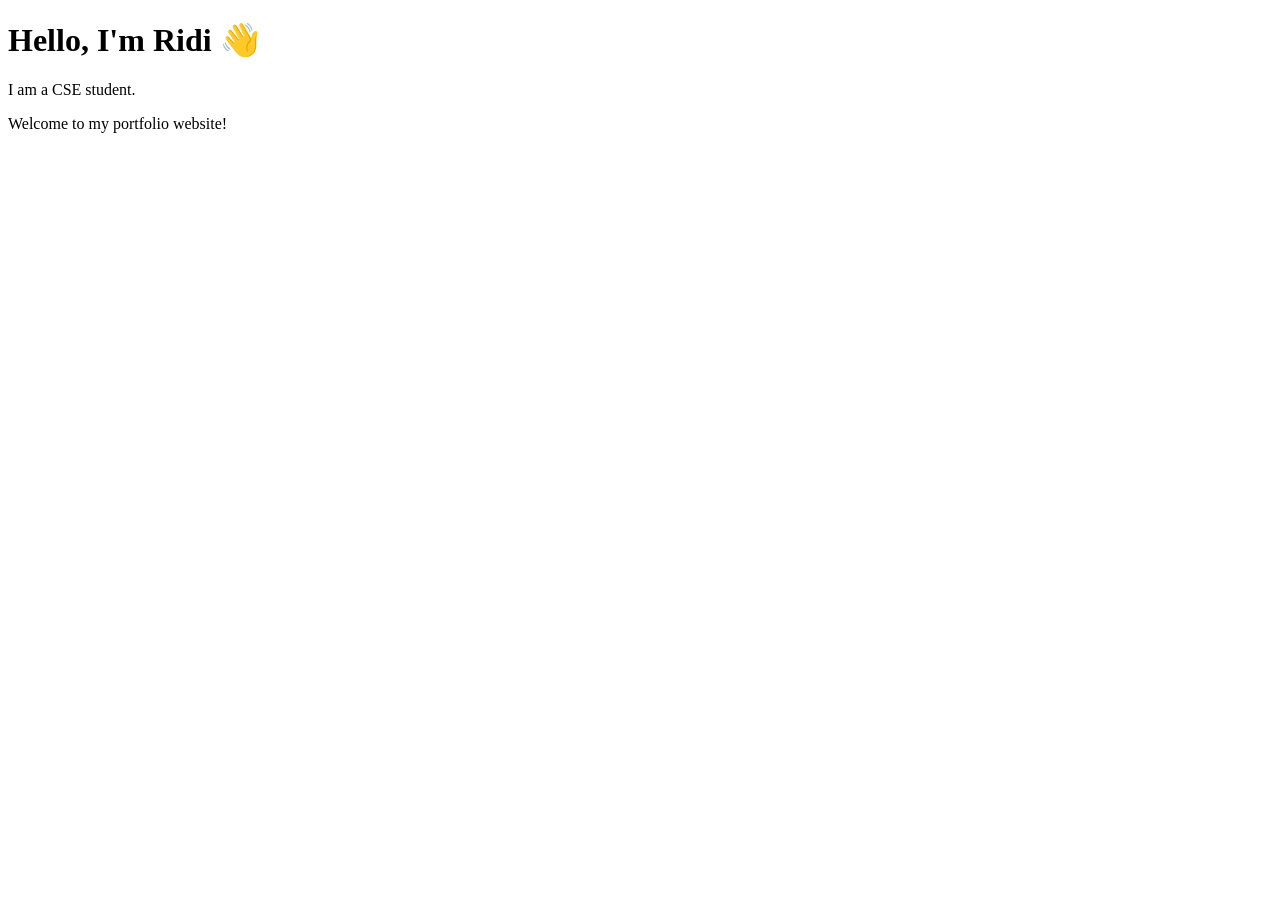
==== index.html @ 48c7d552 "Initial portfolio" ====
<!DOCTYPE html>
<html>
<head>
    <title>Ridi | Portfolio</title>
</head>

<body>

    <h1>Hello, I'm Ridi 👋</h1>

    <p>I am a CSE student.</p>
    <p>Welcome to my portfolio website!</p>

</body>
</html>
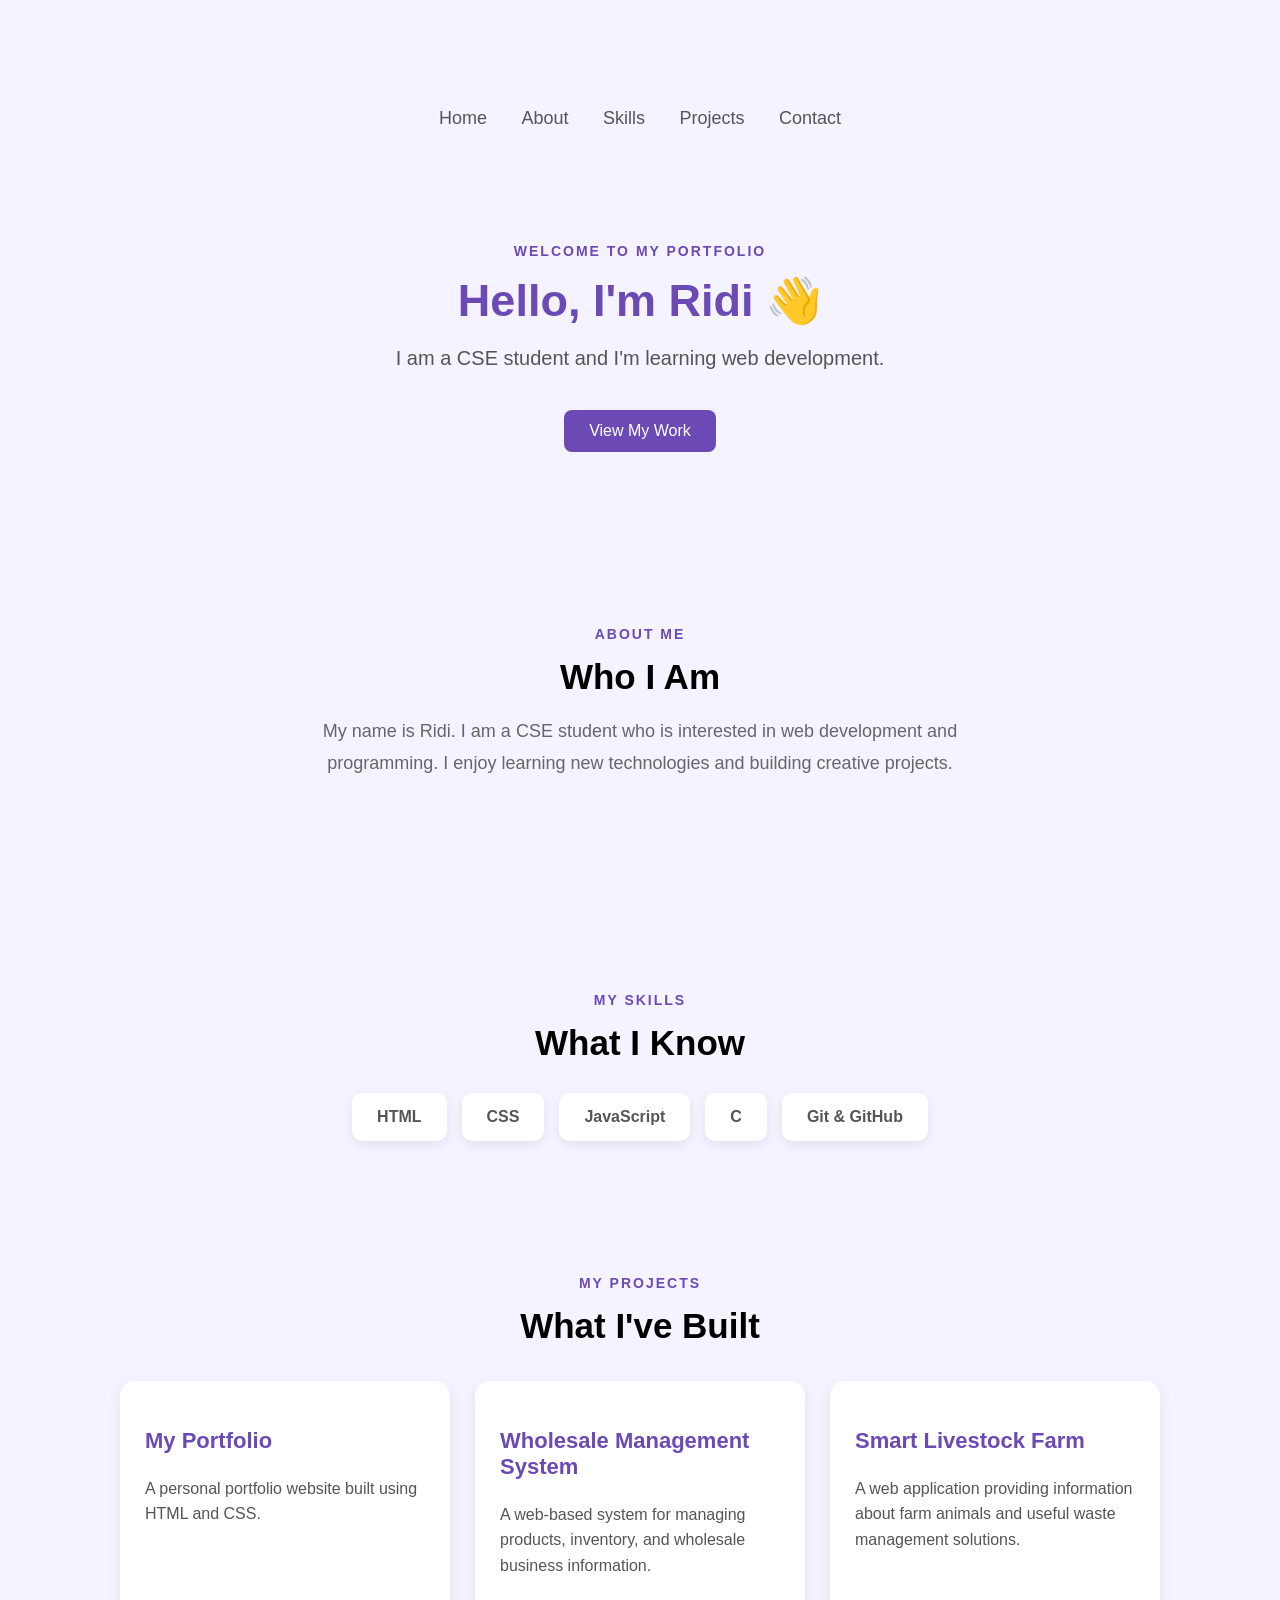
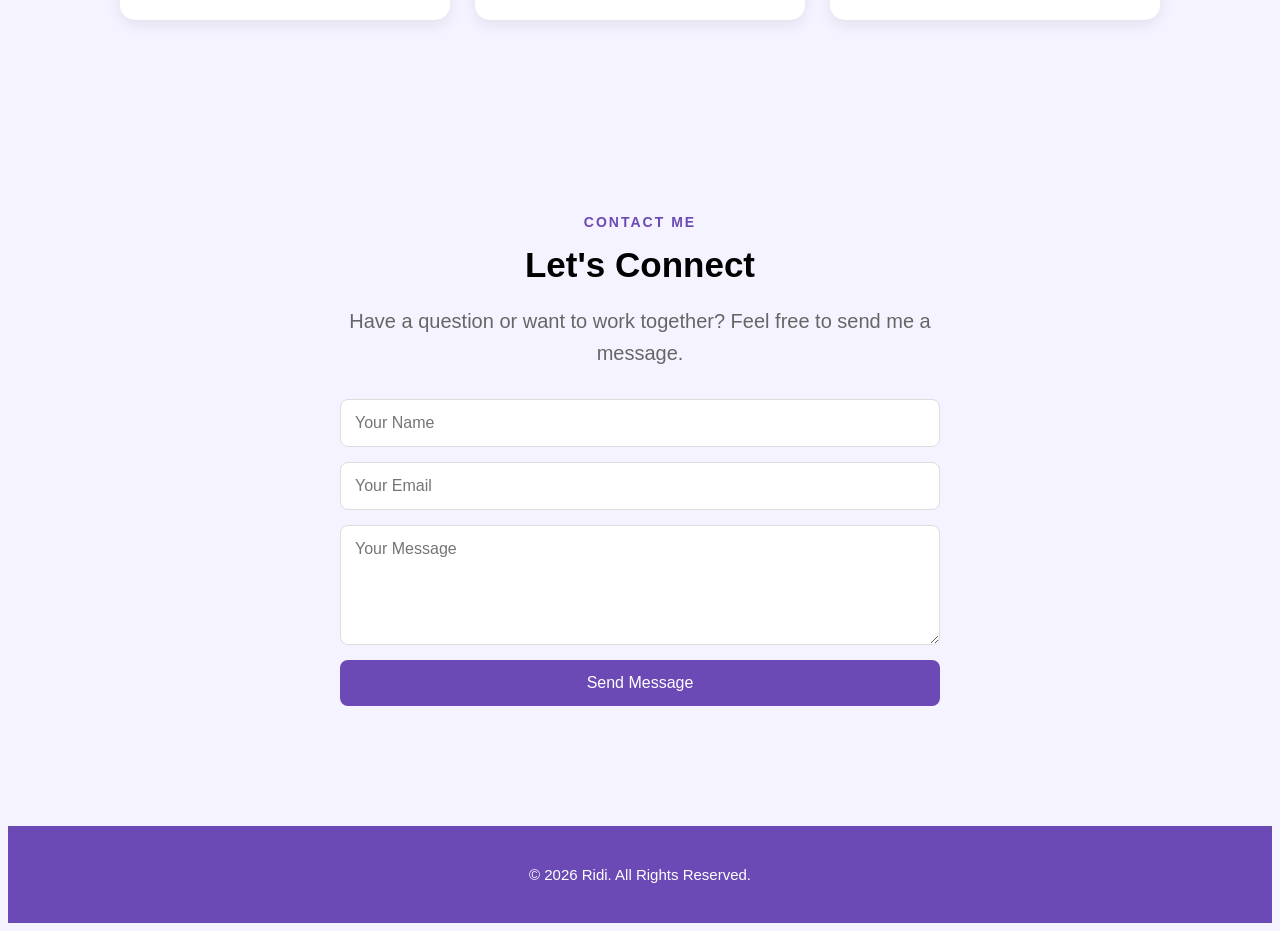
==== commit 4d4007ac: "Add CSS styling" ====
--- a/index.html
+++ b/index.html
@@ -3,13 +3,102 @@
 <head>
     <title>Ridi | Portfolio</title>
 </head>
+<link rel="stylesheet" href="style.css">
+<body>
+<nav>
+    <a href="#">Home</a>
+    <a href="#">About</a>
+    <a href="#">Skills</a>
+    <a href="#">Projects</a>
+    <a href="#">Contact</a>
+</nav>
+   <section class="home">
+    <p class="small-text">WELCOME TO MY PORTFOLIO</p>
 
-<body>
+    <h1>Hello, I'm <span>Ridi</span> 👋</h1>
 
-    <h1>Hello, I'm Ridi 👋</h1>
+    <p>I am a CSE student and I'm learning web development.</p>
 
-    <p>I am a CSE student.</p>
-    <p>Welcome to my portfolio website!</p>
+    <button>View My Work</button>
+</section>
+<section class="about">
+    <p class="small-text">ABOUT ME</p>
 
+    <h2>Who I Am</h2>
+
+    <p>
+        My name is Ridi. I am a CSE student who is interested in
+        web development and programming. I enjoy learning new
+        technologies and building creative projects.
+    </p>
+</section>
+<section class="skills">
+    <p class="small-text">MY SKILLS</p>
+
+    <h2>What I Know</h2>
+
+    <div class="skill-list">
+        <div class="skill">HTML</div>
+        <div class="skill">CSS</div>
+        <div class="skill">JavaScript</div>
+        <div class="skill">C</div>
+        <div class="skill">Git & GitHub</div>
+    </div>
+</section>
+<section class="projects">
+    <p class="small-text">MY PROJECTS</p>
+
+    <h2>What I've Built</h2>
+
+    <div class="project-list">
+
+        <div class="project-card">
+            <h3>My Portfolio</h3>
+            <p>
+                A personal portfolio website built using HTML and CSS.
+            </p>
+        </div>
+
+        <div class="project-card">
+            <h3>Wholesale Management System</h3>
+            <p>
+                A web-based system for managing products, inventory,
+                and wholesale business information.
+            </p>
+        </div>
+
+        <div class="project-card">
+            <h3>Smart Livestock Farm</h3>
+            <p>
+                A web application providing information about farm
+                animals and useful waste management solutions.
+            </p>
+        </div>
+
+    </div>
+</section>
+<section class="contact">
+    <p class="small-text">CONTACT ME</p>
+
+    <h2>Let's Connect</h2>
+
+    <p>
+        Have a question or want to work together?
+        Feel free to send me a message.
+    </p>
+
+    <form>
+        <input type="text" placeholder="Your Name" required>
+
+        <input type="email" placeholder="Your Email" required>
+
+        <textarea placeholder="Your Message" rows="5" required></textarea>
+
+        <button type="submit">Send Message</button>
+    </form>
+</section>
+<footer>
+    <p>© 2026 Ridi. All Rights Reserved.</p>
+</footer>
 </body>
 </html>
--- a/style.css
+++ b/style.css
@@ -0,0 +1,208 @@
+body {
+    background-color: #f5f3ff;
+    font-family: Arial, sans-serif;
+    text-align: center;
+    padding-top: 100px;
+}
+
+h1 {
+    color: #6c4ab6;
+    font-size: 45px;
+}
+
+p {
+    color: #555;
+    font-size: 20px;
+}
+nav {
+    margin-bottom: 60px;
+}
+
+nav a {
+    text-decoration: none;
+    color: #555;
+    font-size: 18px;
+    margin: 0 15px;
+}
+
+nav a:hover {
+    color: #6c4ab6;
+}
+.home {
+    padding: 40px 20px;
+}
+
+.small-text {
+    color: #6c4ab6;
+    font-size: 14px;
+    letter-spacing: 2px;
+    font-weight: bold;
+}
+
+.home h1 {
+    margin: 15px 0;
+}
+
+.home h1 span {
+    color: #6c4ab6;
+}
+
+.home button {
+    margin-top: 20px;
+    padding: 12px 25px;
+    border: none;
+    border-radius: 8px;
+    background-color: #6c4ab6;
+    color: white;
+    font-size: 16px;
+    cursor: pointer;
+}
+
+.home button:hover {
+    background-color: #553394;
+}
+.about {
+    max-width: 700px;
+    margin: 80px auto;
+    padding: 40px 20px;
+}
+
+.about h2 {
+    font-size: 35px;
+    margin: 15px 0;
+}
+
+.about > p:last-child {
+    color: #666;
+    font-size: 18px;
+    line-height: 1.8;
+}
+.skills {
+    padding: 60px 20px;
+}
+
+.skills h2 {
+    font-size: 35px;
+    margin: 15px 0 30px;
+}
+
+.skill-list {
+    display: flex;
+    justify-content: center;
+    flex-wrap: wrap;
+    gap: 15px;
+}
+
+.skill {
+    padding: 15px 25px;
+    background-color: white;
+    border-radius: 10px;
+    box-shadow: 0 4px 12px rgba(0, 0, 0, 0.08);
+    color: #555;
+    font-weight: bold;
+}
+
+.skill:hover {
+    transform: translateY(-5px);
+    color: #6c4ab6;
+}
+.projects {
+    padding: 60px 20px;
+}
+
+.projects h2 {
+    font-size: 35px;
+    margin: 15px 0 35px;
+}
+
+.project-list {
+    display: flex;
+    justify-content: center;
+    flex-wrap: wrap;
+    gap: 25px;
+}
+
+.project-card {
+    width: 280px;
+    padding: 25px;
+    background-color: white;
+    border-radius: 15px;
+    text-align: left;
+    box-shadow: 0 5px 15px rgba(0, 0, 0, 0.08);
+    transition: 0.3s;
+}
+
+.project-card h3 {
+    color: #6c4ab6;
+    font-size: 22px;
+}
+
+.project-card p {
+    font-size: 16px;
+    line-height: 1.6;
+}
+
+.project-card:hover {
+    transform: translateY(-8px);
+}
+.contact {
+    max-width: 600px;
+    margin: 80px auto;
+    padding: 40px 20px;
+}
+
+.contact h2 {
+    font-size: 35px;
+    margin: 15px 0;
+}
+
+.contact > p:not(.small-text) {
+    color: #666;
+    line-height: 1.6;
+}
+
+.contact form {
+    margin-top: 30px;
+    display: flex;
+    flex-direction: column;
+    gap: 15px;
+}
+
+.contact input,
+.contact textarea {
+    padding: 14px;
+    border: 1px solid #ddd;
+    border-radius: 8px;
+    font-size: 16px;
+    font-family: Arial, sans-serif;
+}
+
+.contact textarea {
+    resize: vertical;
+}
+
+.contact button {
+    padding: 14px;
+    border: none;
+    border-radius: 8px;
+    background-color: #6c4ab6;
+    color: white;
+    font-size: 16px;
+    cursor: pointer;
+}
+
+.contact button:hover {
+    background-color: #553394;
+}
+footer {
+    margin-top: 60px;
+    padding: 25px;
+    background-color: #6c4ab6;
+    color: white;
+    text-align: center;
+}
+
+footer p {
+    color: white;
+    font-size: 15px;
+}
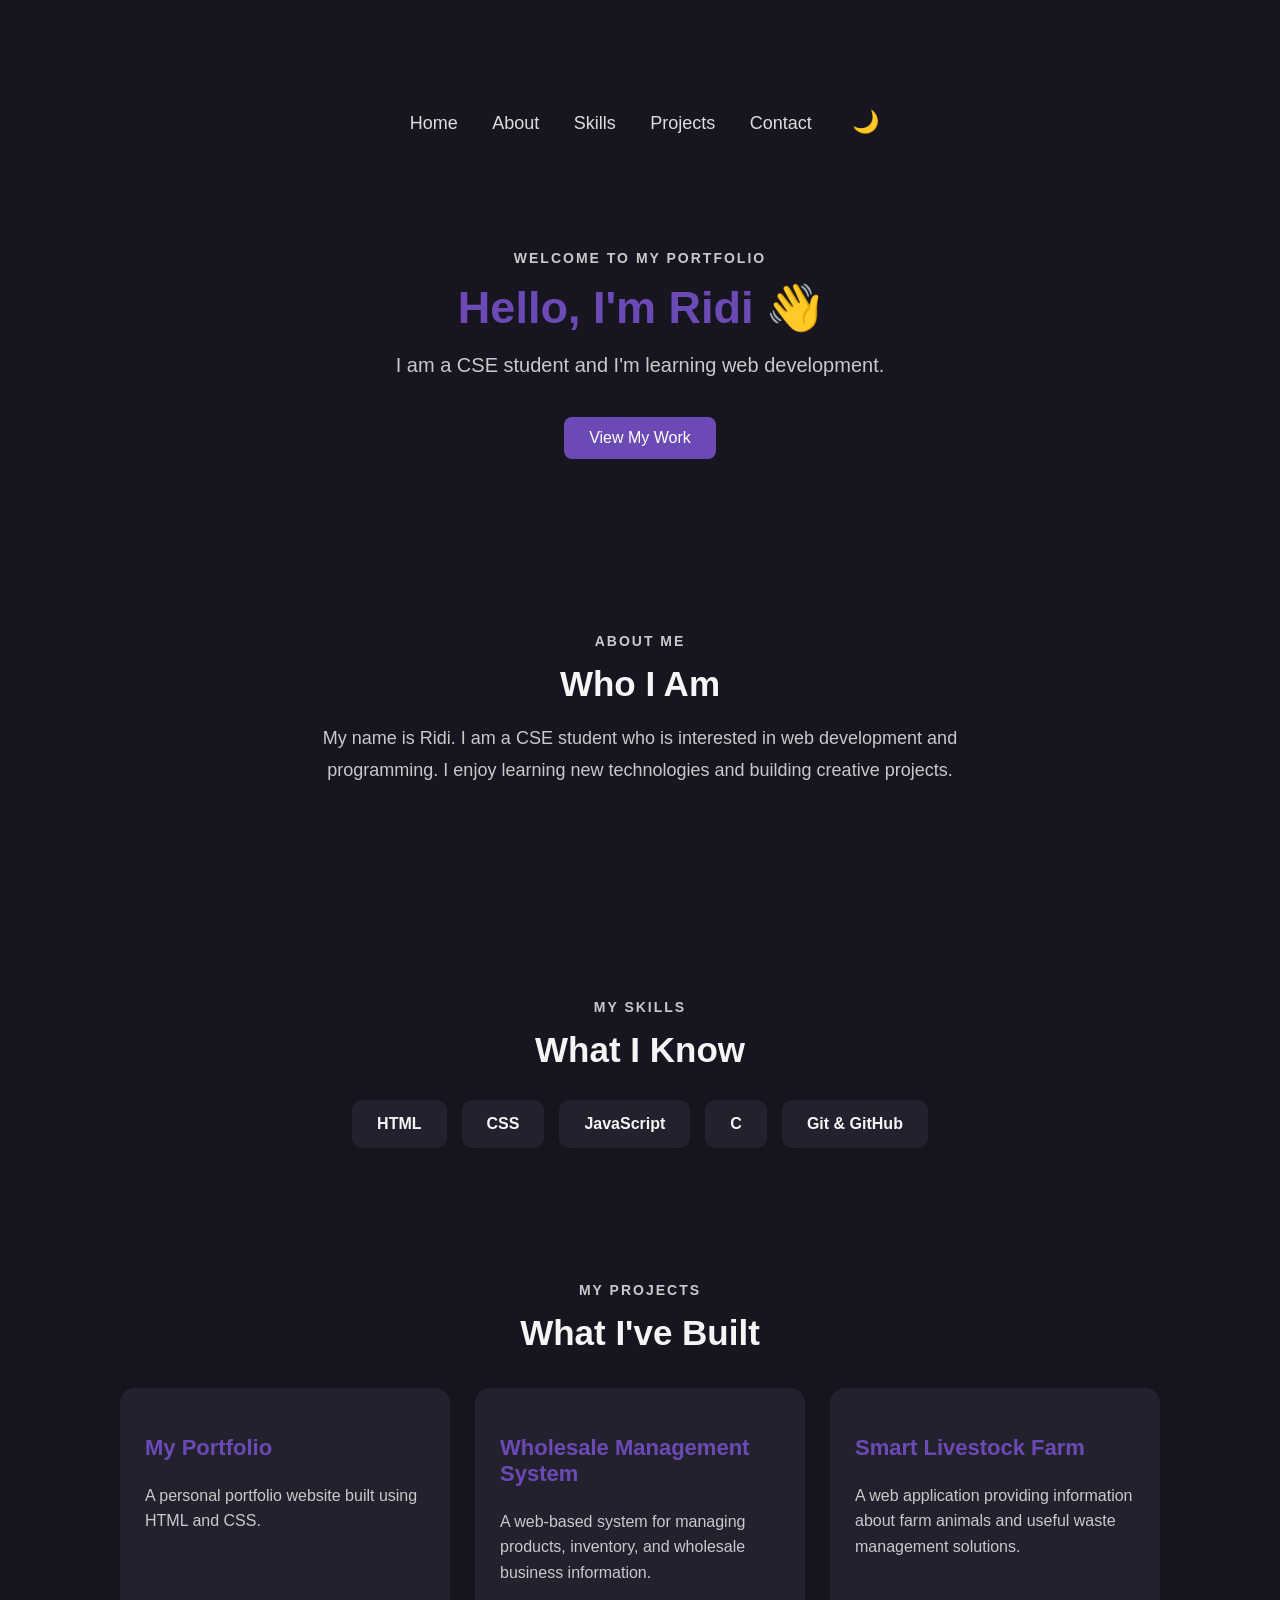
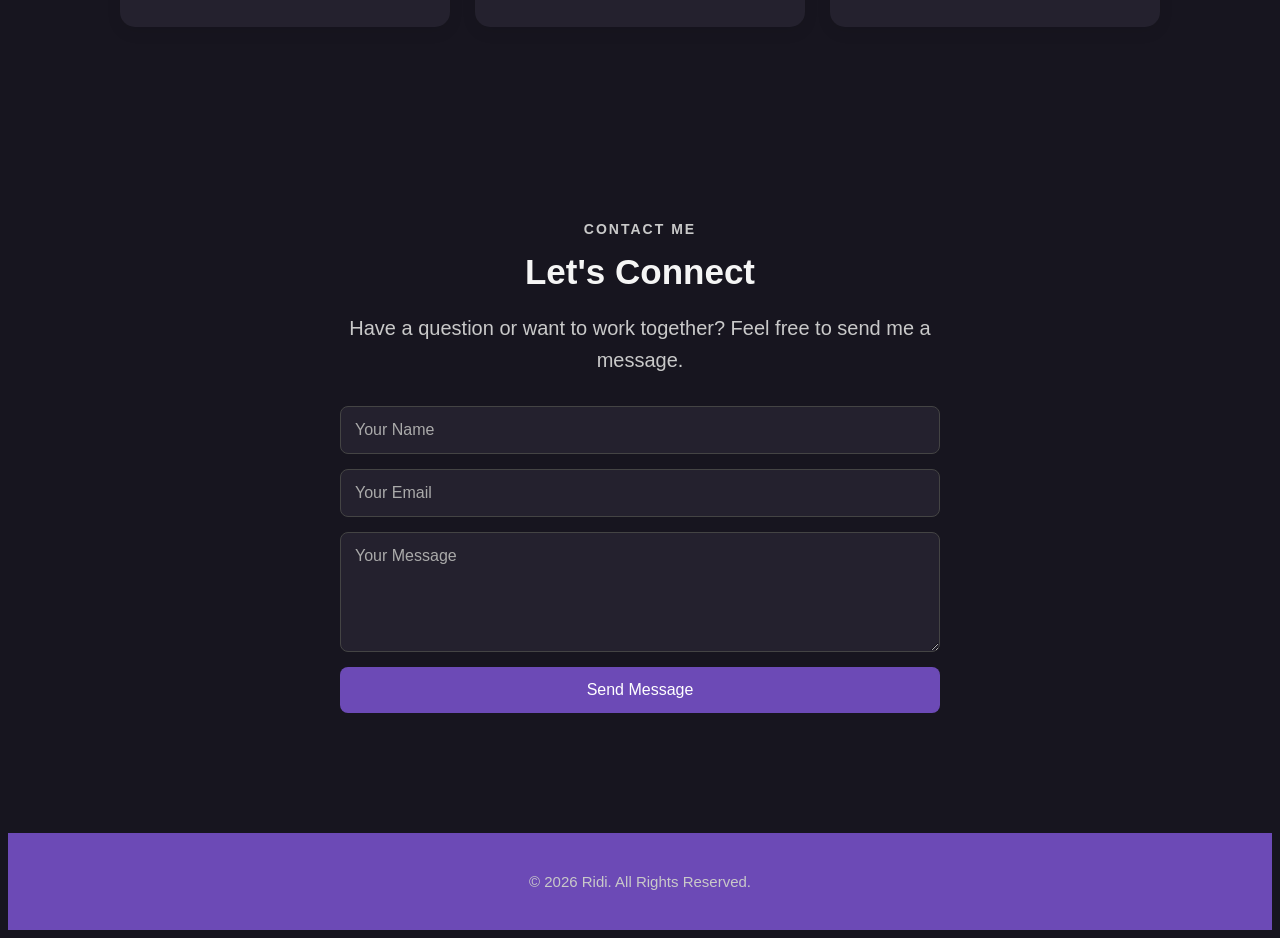
==== commit c0819755: "Add dark light mode" ====
--- a/index.html
+++ b/index.html
@@ -11,6 +11,7 @@
     <a href="#">Skills</a>
     <a href="#">Projects</a>
     <a href="#">Contact</a>
+    <button id="themeButton">🌙</button>
 </nav>
    <section class="home">
     <p class="small-text">WELCOME TO MY PORTFOLIO</p>
@@ -100,5 +101,6 @@
 <footer>
     <p>© 2026 Ridi. All Rights Reserved.</p>
 </footer>
+<script src="script.js"></script>
 </body>
 </html>
--- a/style.css
+++ b/style.css
@@ -3,7 +3,11 @@
     font-family: Arial, sans-serif;
     text-align: center;
     padding-top: 100px;
-}
+    color: #222;
+    transition: 0.3s;
+}
+
+/* Heading */
 
 h1 {
     color: #6c4ab6;
@@ -14,6 +18,10 @@
     color: #555;
     font-size: 20px;
 }
+
+
+/* Navigation */
+
 nav {
     margin-bottom: 60px;
 }
@@ -28,6 +36,21 @@
 nav a:hover {
     color: #6c4ab6;
 }
+
+
+/* Theme Button */
+
+#themeButton {
+    border: none;
+    background: transparent;
+    font-size: 22px;
+    cursor: pointer;
+    margin-left: 15px;
+}
+
+
+/* Home */
+
 .home {
     padding: 40px 20px;
 }
@@ -61,6 +84,10 @@
 .home button:hover {
     background-color: #553394;
 }
+
+
+/* About */
+
 .about {
     max-width: 700px;
     margin: 80px auto;
@@ -77,6 +104,10 @@
     font-size: 18px;
     line-height: 1.8;
 }
+
+
+/* Skills */
+
 .skills {
     padding: 60px 20px;
 }
@@ -100,12 +131,17 @@
     box-shadow: 0 4px 12px rgba(0, 0, 0, 0.08);
     color: #555;
     font-weight: bold;
+    transition: 0.3s;
 }
 
 .skill:hover {
     transform: translateY(-5px);
     color: #6c4ab6;
 }
+
+
+/* Projects */
+
 .projects {
     padding: 60px 20px;
 }
@@ -145,6 +181,10 @@
 .project-card:hover {
     transform: translateY(-8px);
 }
+
+
+/* Contact */
+
 .contact {
     max-width: 600px;
     margin: 80px auto;
@@ -194,6 +234,10 @@
 .contact button:hover {
     background-color: #553394;
 }
+
+
+/* Footer */
+
 footer {
     margin-top: 60px;
     padding: 25px;
@@ -205,4 +249,101 @@
 footer p {
     color: white;
     font-size: 15px;
+}
+
+
+/* ========================= */
+/* DARK MODE */
+/* ========================= */
+
+body:not(.light-mode) {
+    background-color: #17151f;
+    color: #f5f5f5;
+}
+
+body:not(.light-mode) p {
+    color: #c9c9c9;
+}
+
+body:not(.light-mode) nav a {
+    color: #ddd;
+}
+
+body:not(.light-mode) nav a:hover {
+    color: #a98bea;
+}
+
+body:not(.light-mode) .about > p:last-child {
+    color: #c9c9c9;
+}
+
+body:not(.light-mode) .contact > p:not(.small-text) {
+    color: #c9c9c9;
+}
+
+body:not(.light-mode) .skill {
+    background-color: #24212e;
+    color: #f5f5f5;
+}
+
+body:not(.light-mode) .project-card {
+    background-color: #24212e;
+}
+
+body:not(.light-mode) .project-card p {
+    color: #c9c9c9;
+}
+
+body:not(.light-mode) .contact input,
+body:not(.light-mode) .contact textarea {
+    background-color: #24212e;
+    color: white;
+    border-color: #444;
+}
+
+body:not(.light-mode) .contact input::placeholder,
+body:not(.light-mode) .contact textarea::placeholder {
+    color: #aaa;
+}
+
+
+/* ========================= */
+/* LIGHT MODE */
+/* ========================= */
+
+body.light-mode {
+    background-color: #f5f3ff;
+    color: #222;
+}
+
+body.light-mode p {
+    color: #555;
+}
+
+body.light-mode nav a {
+    color: #555;
+}
+
+body.light-mode nav a:hover {
+    color: #6c4ab6;
+}
+
+body.light-mode .skill {
+    background-color: white;
+    color: #555;
+}
+
+body.light-mode .project-card {
+    background-color: white;
+}
+
+body.light-mode .project-card p {
+    color: #555;
+}
+
+body.light-mode .contact input,
+body.light-mode .contact textarea {
+    background-color: white;
+    color: #222;
+    border-color: #ddd;
 }
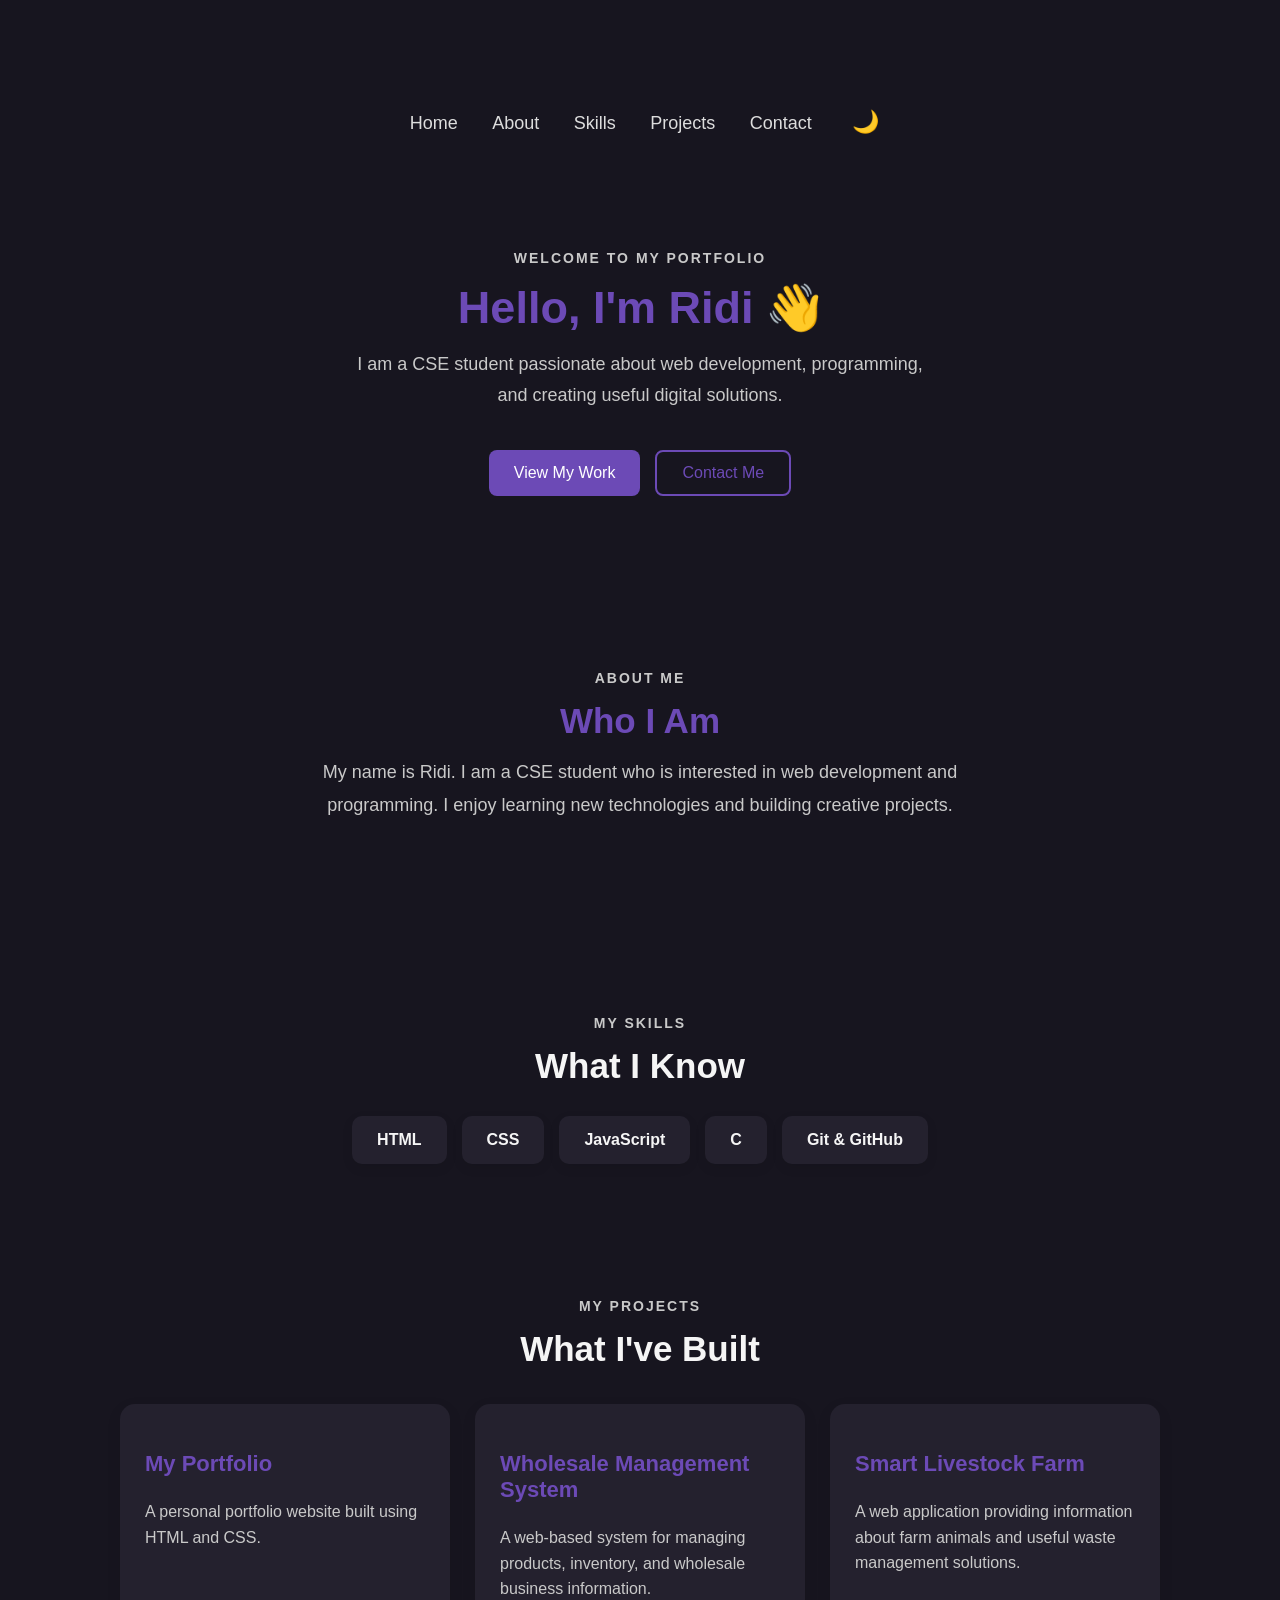
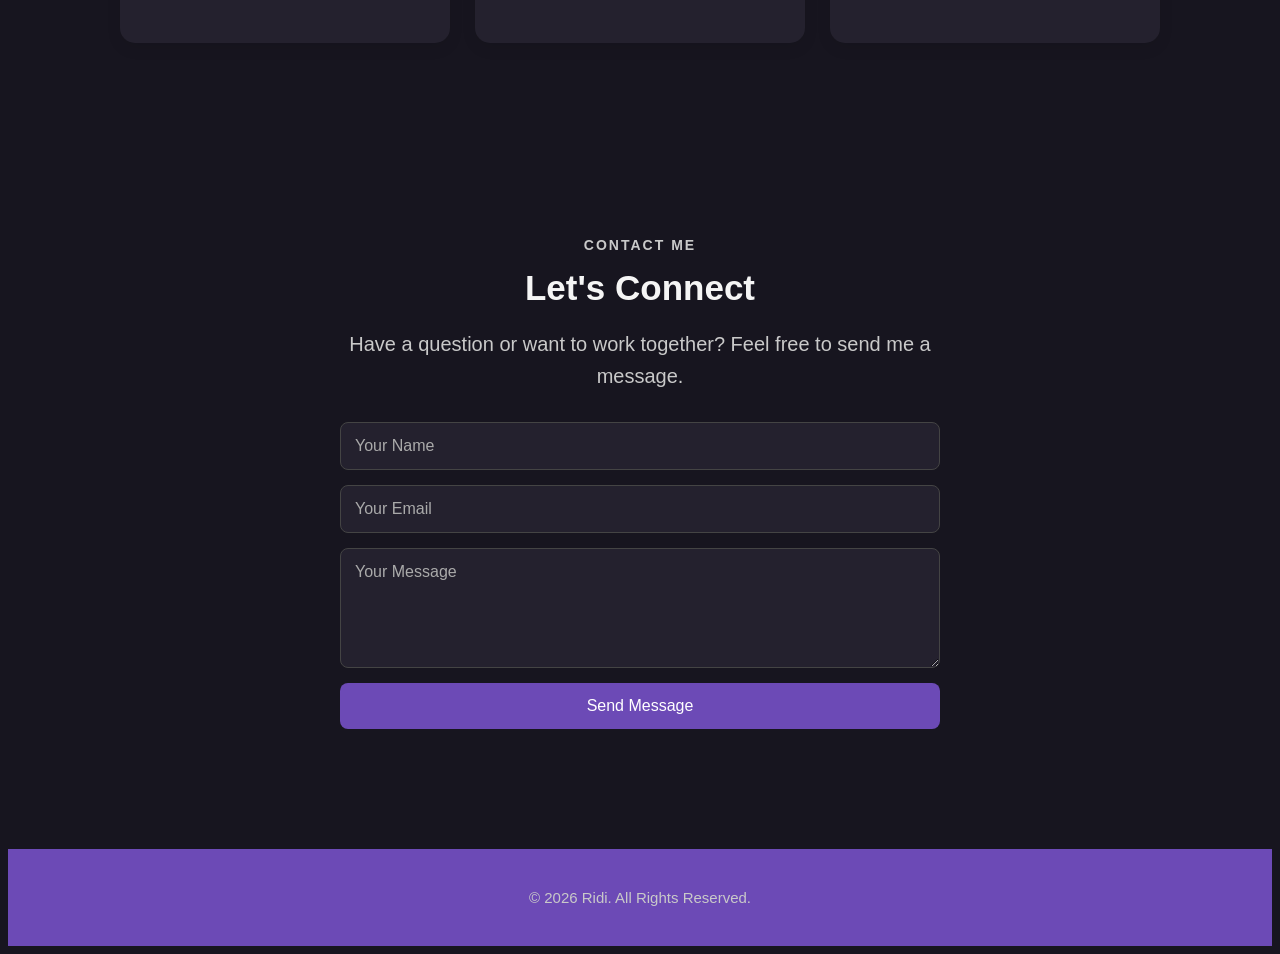
==== commit ab2bde5c: "Complete contact form and messages API" ====
--- a/index.html
+++ b/index.html
@@ -6,23 +6,34 @@
 <link rel="stylesheet" href="style.css">
 <body>
 <nav>
-    <a href="#">Home</a>
-    <a href="#">About</a>
-    <a href="#">Skills</a>
-    <a href="#">Projects</a>
-    <a href="#">Contact</a>
+    <a href="#home">Home</a>
+    <a href="#about">About</a>
+    <a href="#skills">Skills</a>
+    <a href="#projects">Projects</a>
+    <a href="#contact">Contact</a>
     <button id="themeButton">🌙</button>
 </nav>
-   <section class="home">
+  <section class="home" id="home">
     <p class="small-text">WELCOME TO MY PORTFOLIO</p>
 
     <h1>Hello, I'm <span>Ridi</span> 👋</h1>
 
-    <p>I am a CSE student and I'm learning web development.</p>
+    <p class="home-description">
+    I am a CSE student passionate about web development,
+    programming, and creating useful digital solutions.
+</p>
+<div id="backendData"></div>
+<div class="home-buttons">
+    <button onclick="document.getElementById('projects').scrollIntoView({ behavior: 'smooth' })">
+        View My Work
+    </button>
 
-    <button>View My Work</button>
+    <button class="contact-button" onclick="document.getElementById('contact').scrollIntoView({ behavior: 'smooth' })">
+        Contact Me
+    </button>
+</div>
 </section>
-<section class="about">
+<section class="about" id="about">
     <p class="small-text">ABOUT ME</p>
 
     <h2>Who I Am</h2>
@@ -33,7 +44,7 @@
         technologies and building creative projects.
     </p>
 </section>
-<section class="skills">
+<section class="skills" id="skills">
     <p class="small-text">MY SKILLS</p>
 
     <h2>What I Know</h2>
@@ -46,7 +57,7 @@
         <div class="skill">Git & GitHub</div>
     </div>
 </section>
-<section class="projects">
+<section class="projects" id="projects">
     <p class="small-text">MY PROJECTS</p>
 
     <h2>What I've Built</h2>
@@ -78,7 +89,7 @@
 
     </div>
 </section>
-<section class="contact">
+<section class="contact" id="contact">
     <p class="small-text">CONTACT ME</p>
 
     <h2>Let's Connect</h2>
@@ -89,11 +100,11 @@
     </p>
 
     <form>
-        <input type="text" placeholder="Your Name" required>
+        <input type="text" id="name" placeholder="Your Name" required>
 
-        <input type="email" placeholder="Your Email" required>
+<input type="email" id="email" placeholder="Your Email" required>
 
-        <textarea placeholder="Your Message" rows="5" required></textarea>
+<textarea id="message" placeholder="Your Message" rows="5" required></textarea>
 
         <button type="submit">Send Message</button>
     </form>
--- a/style.css
+++ b/style.css
@@ -1,3 +1,7 @@
+html {
+    scroll-behavior: smooth;
+}
+
 body {
     background-color: #f5f3ff;
     font-family: Arial, sans-serif;
@@ -68,6 +72,12 @@
 
 .home h1 span {
     color: #6c4ab6;
+}
+.home-description {
+    max-width: 600px;
+    margin: 0 auto;
+    line-height: 1.7;
+    font-size: 18px;
 }
 
 .home button {
@@ -81,8 +91,22 @@
     cursor: pointer;
 }
 
-.home button:hover {
-    background-color: #553394;
+.home-buttons {
+    display: flex;
+    justify-content: center;
+    gap: 15px;
+    margin-top: 20px;
+}
+
+.contact-button {
+    background-color: transparent !important;
+    color: #6c4ab6 !important;
+    border: 2px solid #6c4ab6 !important;
+}
+
+.contact-button:hover {
+    background-color: #6c4ab6 !important;
+    color: white !important;
 }
 
 
@@ -97,12 +121,15 @@
 .about h2 {
     font-size: 35px;
     margin: 15px 0;
+    color: #6c4ab6;
 }
 
 .about > p:last-child {
     color: #666;
     font-size: 18px;
     line-height: 1.8;
+    max-width: 650px;
+    margin: 0 auto;
 }
 
 
@@ -208,6 +235,7 @@
     gap: 15px;
 }
 
+
 .contact input,
 .contact textarea {
     padding: 14px;
@@ -346,4 +374,114 @@
     background-color: white;
     color: #222;
     border-color: #ddd;
+}
+/* ========================= */
+/* MOBILE RESPONSIVE */
+/* ========================= */
+
+@media (max-width: 600px) {
+
+    body {
+        padding-top: 50px;
+        .home-buttons {
+    flex-direction: column;
+    align-items: center;
+}
+
+.home-buttons button {
+    width: 200px;
+}
+    }
+
+    nav {
+        display: flex;
+        flex-wrap: wrap;
+        justify-content: center;
+        gap: 10px;
+        margin-bottom: 30px;
+    }
+
+    nav a {
+        font-size: 15px;
+        margin: 0 5px;
+    }
+
+    #themeButton {
+        margin-left: 5px;
+    }
+
+    .home {
+        padding: 30px 15px;
+    }
+
+    h1 {
+        font-size: 32px;
+    }
+
+    .home p {
+        font-size: 17px;
+    }
+
+    .about,
+    .contact {
+        margin: 50px auto;
+        padding: 30px 15px;
+    }
+
+    .about h2,
+    .skills h2,
+    .projects h2,
+    .contact h2 {
+        font-size: 28px;
+    }
+
+    .skills,
+    .projects {
+        padding: 40px 15px;
+    }
+
+    .project-card {
+        width: 100%;
+        box-sizing: border-box;
+    }
+
+    .skill {
+        padding: 12px 18px;
+    }
+}
+/* ========================= */
+/* SIMPLE ANIMATIONS */
+/* ========================= */
+
+.home {
+    animation: fadeIn 1s ease-in-out;
+}
+
+.project-card,
+.skill {
+    animation: fadeUp 0.8s ease-in-out;
+}
+
+@keyframes fadeIn {
+    from {
+        opacity: 0;
+        transform: translateY(20px);
+    }
+
+    to {
+        opacity: 1;
+        transform: translateY(0);
+    }
+}
+
+@keyframes fadeUp {
+    from {
+        opacity: 0;
+        transform: translateY(15px);
+    }
+
+    to {
+        opacity: 1;
+        transform: translateY(0);
+    }
 }
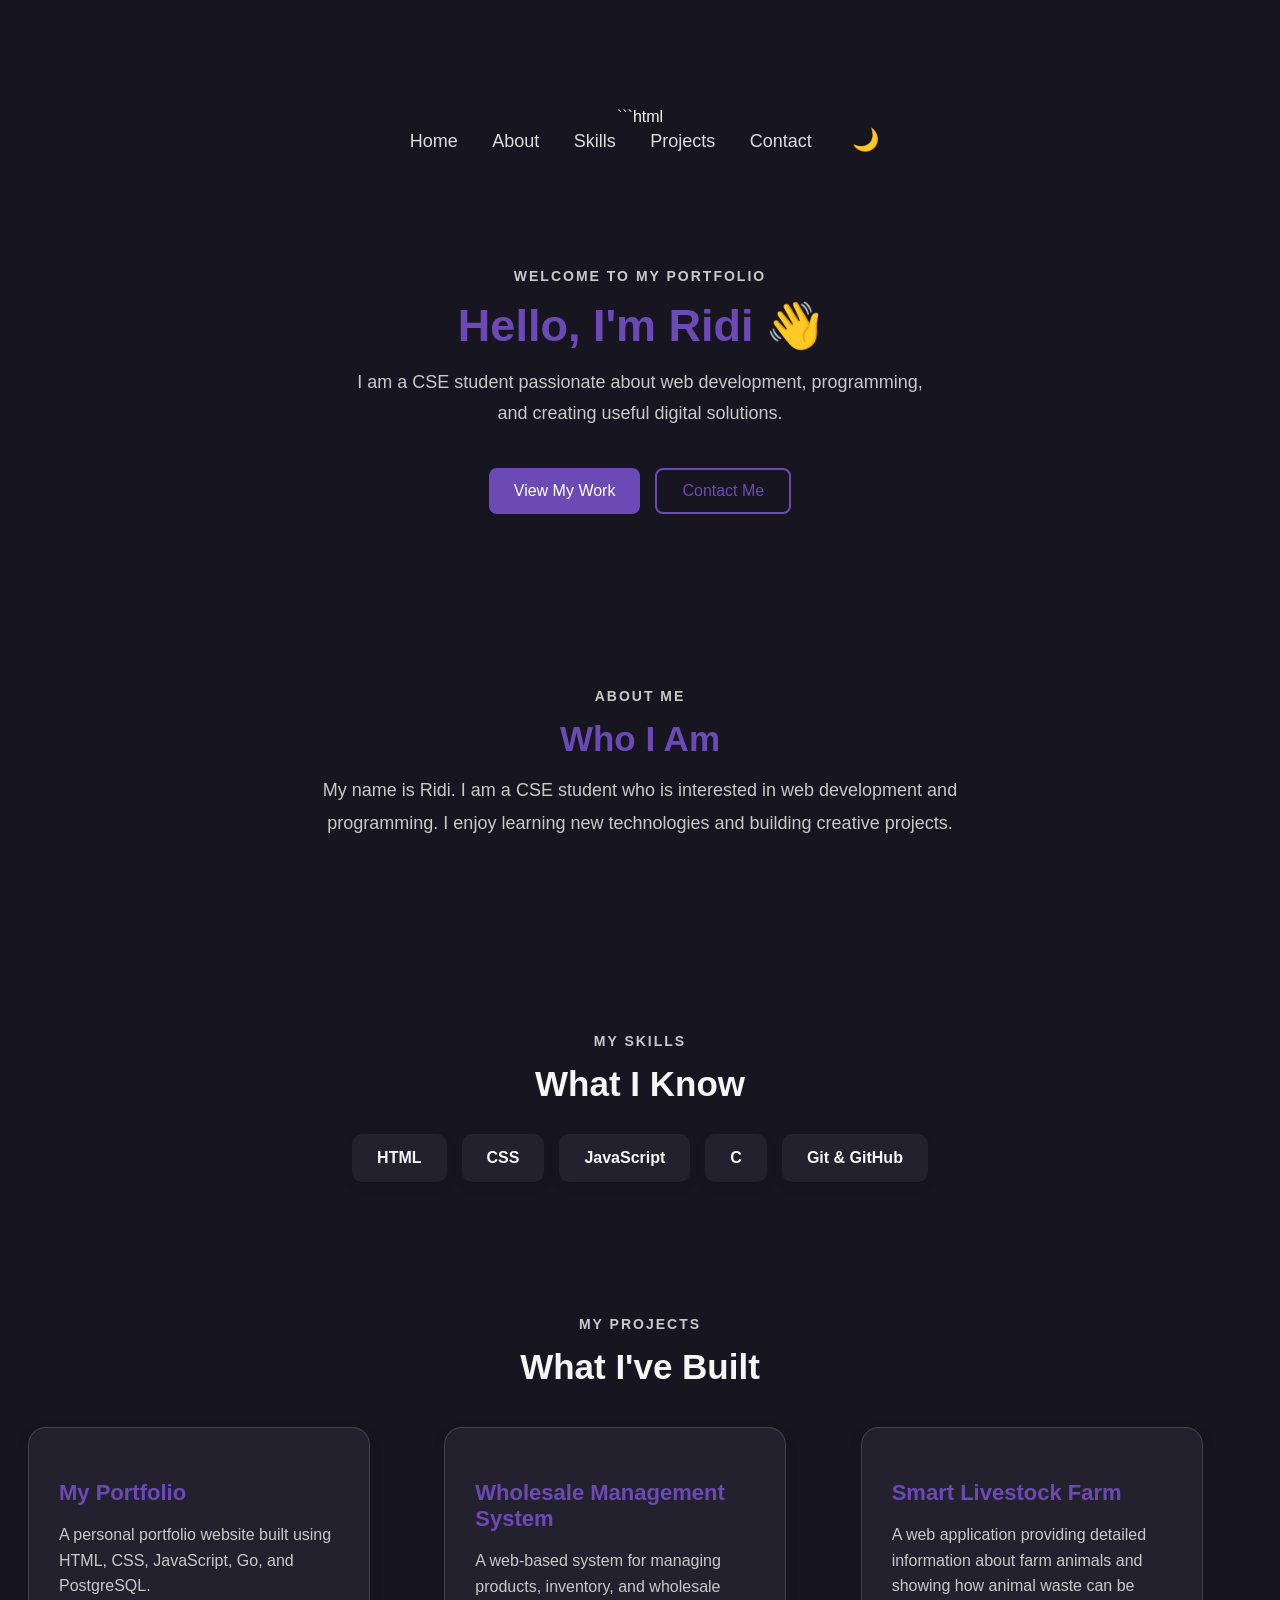
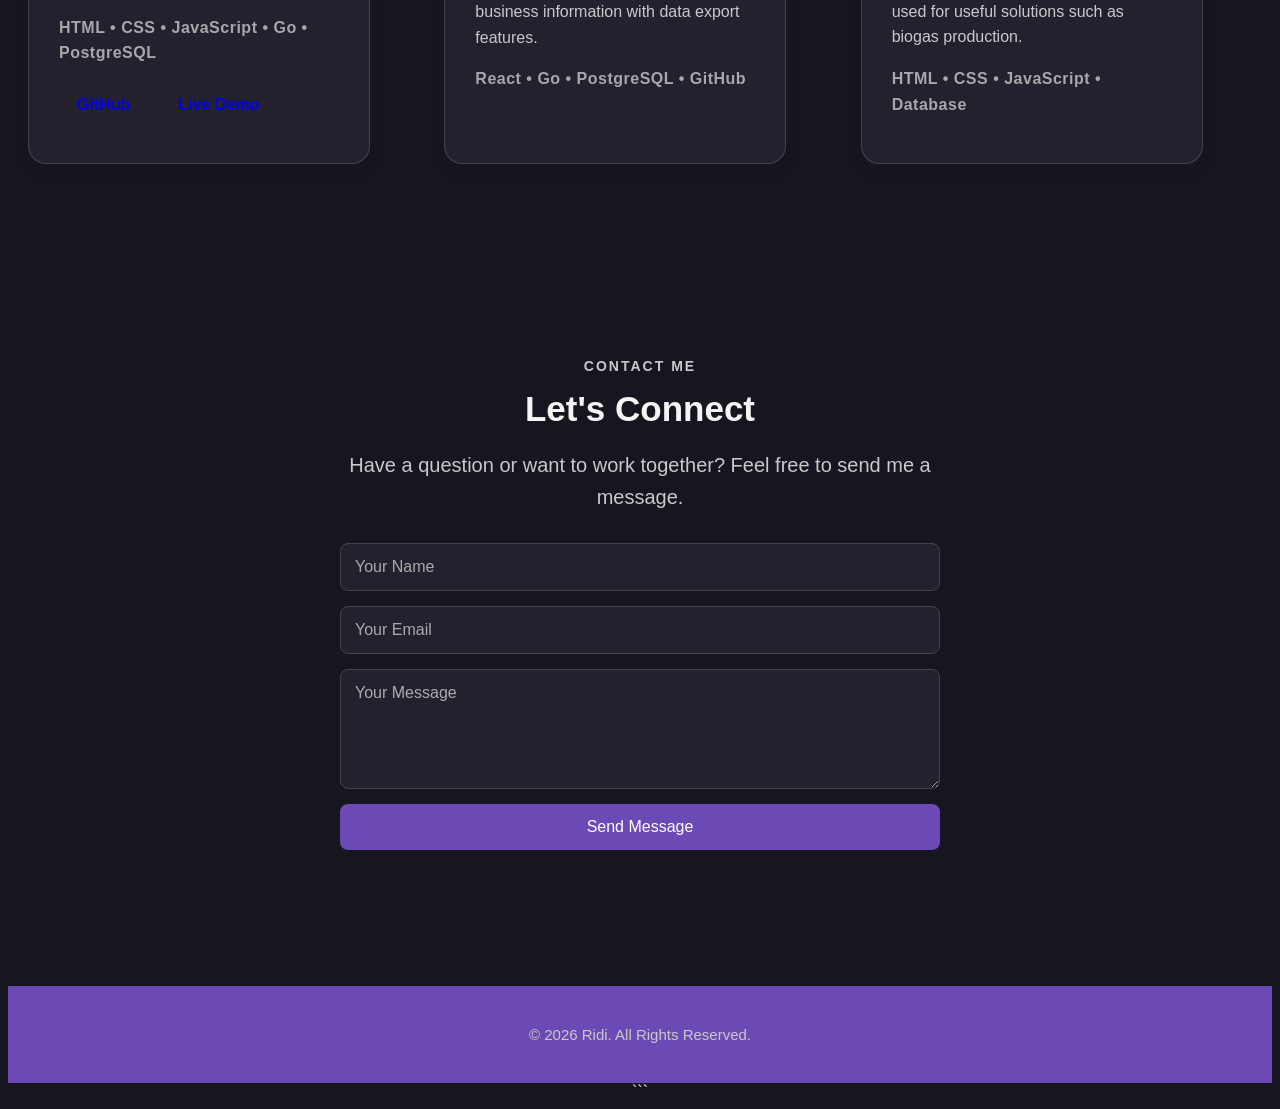
==== commit 12a9f00a: "Update project section and live demo" ====
--- a/index.html
+++ b/index.html
@@ -1,10 +1,14 @@
+```html
 <!DOCTYPE html>
 <html>
+
 <head>
     <title>Ridi | Portfolio</title>
+    <link rel="stylesheet" href="style.css">
 </head>
-<link rel="stylesheet" href="style.css">
+
 <body>
+
 <nav>
     <a href="#home">Home</a>
     <a href="#about">About</a>
@@ -13,27 +17,42 @@
     <a href="#contact">Contact</a>
     <button id="themeButton">🌙</button>
 </nav>
-  <section class="home" id="home">
+
+
+<!-- HOME SECTION -->
+<section class="home" id="home">
+
     <p class="small-text">WELCOME TO MY PORTFOLIO</p>
 
     <h1>Hello, I'm <span>Ridi</span> 👋</h1>
 
     <p class="home-description">
-    I am a CSE student passionate about web development,
-    programming, and creating useful digital solutions.
-</p>
-<div id="backendData"></div>
-<div class="home-buttons">
-    <button onclick="document.getElementById('projects').scrollIntoView({ behavior: 'smooth' })">
-        View My Work
-    </button>
-
-    <button class="contact-button" onclick="document.getElementById('contact').scrollIntoView({ behavior: 'smooth' })">
-        Contact Me
-    </button>
-</div>
-</section>
+        I am a CSE student passionate about web development,
+        programming, and creating useful digital solutions.
+    </p>
+
+    <div id="backendData"></div>
+
+    <div class="home-buttons">
+
+        <button onclick="document.getElementById('projects').scrollIntoView({ behavior: 'smooth' })">
+            View My Work
+        </button>
+
+        <button
+            class="contact-button"
+            onclick="document.getElementById('contact').scrollIntoView({ behavior: 'smooth' })">
+            Contact Me
+        </button>
+
+    </div>
+
+</section>
+
+
+<!-- ABOUT SECTION -->
 <section class="about" id="about">
+
     <p class="small-text">ABOUT ME</p>
 
     <h2>Who I Am</h2>
@@ -43,53 +62,112 @@
         web development and programming. I enjoy learning new
         technologies and building creative projects.
     </p>
-</section>
+
+</section>
+
+
+<!-- SKILLS SECTION -->
 <section class="skills" id="skills">
+
     <p class="small-text">MY SKILLS</p>
 
     <h2>What I Know</h2>
 
     <div class="skill-list">
+
         <div class="skill">HTML</div>
         <div class="skill">CSS</div>
         <div class="skill">JavaScript</div>
         <div class="skill">C</div>
         <div class="skill">Git & GitHub</div>
+
     </div>
-</section>
+
+</section>
+
+
+<!-- PROJECTS SECTION -->
 <section class="projects" id="projects">
+
     <p class="small-text">MY PROJECTS</p>
 
     <h2>What I've Built</h2>
 
     <div class="project-list">
 
+
+        <!-- PROJECT 1 -->
         <div class="project-card">
+
             <h3>My Portfolio</h3>
+
             <p>
-                A personal portfolio website built using HTML and CSS.
-            </p>
+                A personal portfolio website built using HTML, CSS,
+                JavaScript, Go, and PostgreSQL.
+            </p>
+
+            <p class="project-tech">
+                HTML • CSS • JavaScript • Go • PostgreSQL
+            </p>
+
+            <div class="project-buttons">
+
+                <a href="https://github.com/hridisanjida-833/my-portfolio" class="project-button" target="_blank">
+    GitHub
+</a>
+
+                <a href="https://hridisanjida-833.github.io/my-portfolio/" class="project-button" target="_blank">
+    Live Demo
+</a>
+
+            </div>
+
         </div>
 
+
+        <!-- PROJECT 2 -->
         <div class="project-card">
+
             <h3>Wholesale Management System</h3>
+
             <p>
                 A web-based system for managing products, inventory,
-                and wholesale business information.
-            </p>
+                and wholesale business information with data export features.
+            </p>
+
+            <p class="project-tech">
+                React • Go • PostgreSQL • GitHub
+            </p>
+
         </div>
 
+
+        <!-- PROJECT 3 -->
         <div class="project-card">
+
             <h3>Smart Livestock Farm</h3>
+
             <p>
-                A web application providing information about farm
-                animals and useful waste management solutions.
-            </p>
+                A web application providing detailed information about
+                farm animals and showing how animal waste can be used
+                for useful solutions such as biogas production.
+            </p>
+
+            <p class="project-tech">
+                HTML • CSS • JavaScript • Database
+            </p>
+
         </div>
 
+
     </div>
-</section>
+
+</section>
+
+
+<!-- CONTACT SECTION -->
 <section class="contact" id="contact">
+
     <p class="small-text">CONTACT ME</p>
 
     <h2>Let's Connect</h2>
@@ -100,18 +178,47 @@
     </p>
 
     <form>
-        <input type="text" id="name" placeholder="Your Name" required>
-
-<input type="email" id="email" placeholder="Your Email" required>
-
-<textarea id="message" placeholder="Your Message" rows="5" required></textarea>
-
-        <button type="submit">Send Message</button>
+
+        <input
+            type="text"
+            id="name"
+            placeholder="Your Name"
+            required
+        >
+
+        <input
+            type="email"
+            id="email"
+            placeholder="Your Email"
+            required
+        >
+
+        <textarea
+            id="message"
+            placeholder="Your Message"
+            rows="5"
+            required
+        ></textarea>
+
+        <button type="submit">
+            Send Message
+        </button>
+
     </form>
-</section>
+
+</section>
+
+
+<!-- FOOTER -->
 <footer>
+
     <p>© 2026 Ridi. All Rights Reserved.</p>
+
 </footer>
+
+
 <script src="script.js"></script>
+
 </body>
-</html>+</html>
+```
--- a/style.css
+++ b/style.css
@@ -484,4 +484,146 @@
         opacity: 1;
         transform: translateY(0);
     }
+}
+.messages-section {
+    min-height: 80vh;
+    padding: 80px 10%;
+    text-align: center;
+}
+
+.messages-section h1 {
+    font-size: 40px;
+    margin-bottom: 10px;
+}
+
+.messages-section > p {
+    margin-bottom: 40px;
+    opacity: 0.8;
+}
+
+#messagesContainer {
+    max-width: 800px;
+    margin: auto;
+}
+
+.message-card {
+    text-align: left;
+    padding: 25px;
+    margin-bottom: 20px;
+    border-radius: 15px;
+    background: rgba(255, 255, 255, 0.08);
+    border: 1px solid rgba(255, 255, 255, 0.15);
+    box-shadow: 0 8px 25px rgba(0, 0, 0, 0.2);
+}
+
+.message-card h3 {
+    margin-bottom: 12px;
+}
+
+.message-card p {
+    margin: 8px 0;
+}
+.message-card button {
+    margin-top: 15px;
+    padding: 10px 18px;
+    border: none;
+    border-radius: 8px;
+    cursor: pointer;
+    font-weight: bold;
+}
+#searchInput {
+    width: 100%;
+    max-width: 500px;
+    padding: 14px 18px;
+    margin: 20px auto 35px;
+    display: block;
+    border: 1px solid rgba(255, 255, 255, 0.2);
+    border-radius: 10px;
+    background: rgba(255, 255, 255, 0.08);
+    color: white;
+    font-size: 16px;
+    outline: none;
+}
+
+#searchInput::placeholder {
+    color: rgba(255, 255, 255, 0.6);
+}
+
+#searchInput:focus {
+    border-color: #a855f7;
+    box-shadow: 0 0 10px rgba(168, 85, 247, 0.3);
+}
+.message-card {
+    position: relative;
+    transition: 0.3s ease;
+}
+
+.message-card:hover {
+    transform: translateY(-3px);
+}
+
+.message-card h3 {
+    font-size: 22px;
+    margin-bottom: 15px;
+}
+
+.message-card p {
+    line-height: 1.6;
+}
+.project-tech {
+    margin-top: 15px;
+    font-size: 14px;
+    font-weight: bold;
+    opacity: 0.8;
+    letter-spacing: 0.5px;
+}
+.project-list {
+    display: grid;
+    grid-template-columns: repeat(3, 1fr);
+    gap: 25px;
+    margin-top: 40px;
+}
+
+.project-card {
+    padding: 30px;
+    border-radius: 18px;
+    background: rgba(255, 255, 255, 0.08);
+    border: 1px solid rgba(255, 255, 255, 0.15);
+    transition: 0.3s ease;
+}
+
+.project-card:hover {
+    transform: translateY(-8px);
+}
+
+.project-card h3 {
+    margin-bottom: 15px;
+    font-size: 22px;
+}
+
+.project-card p {
+    line-height: 1.6;
+}
+@media (max-width: 900px) {
+    .project-list {
+        grid-template-columns: 1fr;
+    }
+}
+.project-buttons {
+    display: flex;
+    gap: 12px;
+    margin-top: 20px;
+}
+
+.project-button {
+    display: inline-block;
+    padding: 10px 18px;
+    border-radius: 8px;
+    text-decoration: none;
+    font-weight: bold;
+    transition: 0.3s ease;
+}
+
+.project-button:hover {
+    transform: translateY(-2px);
 }
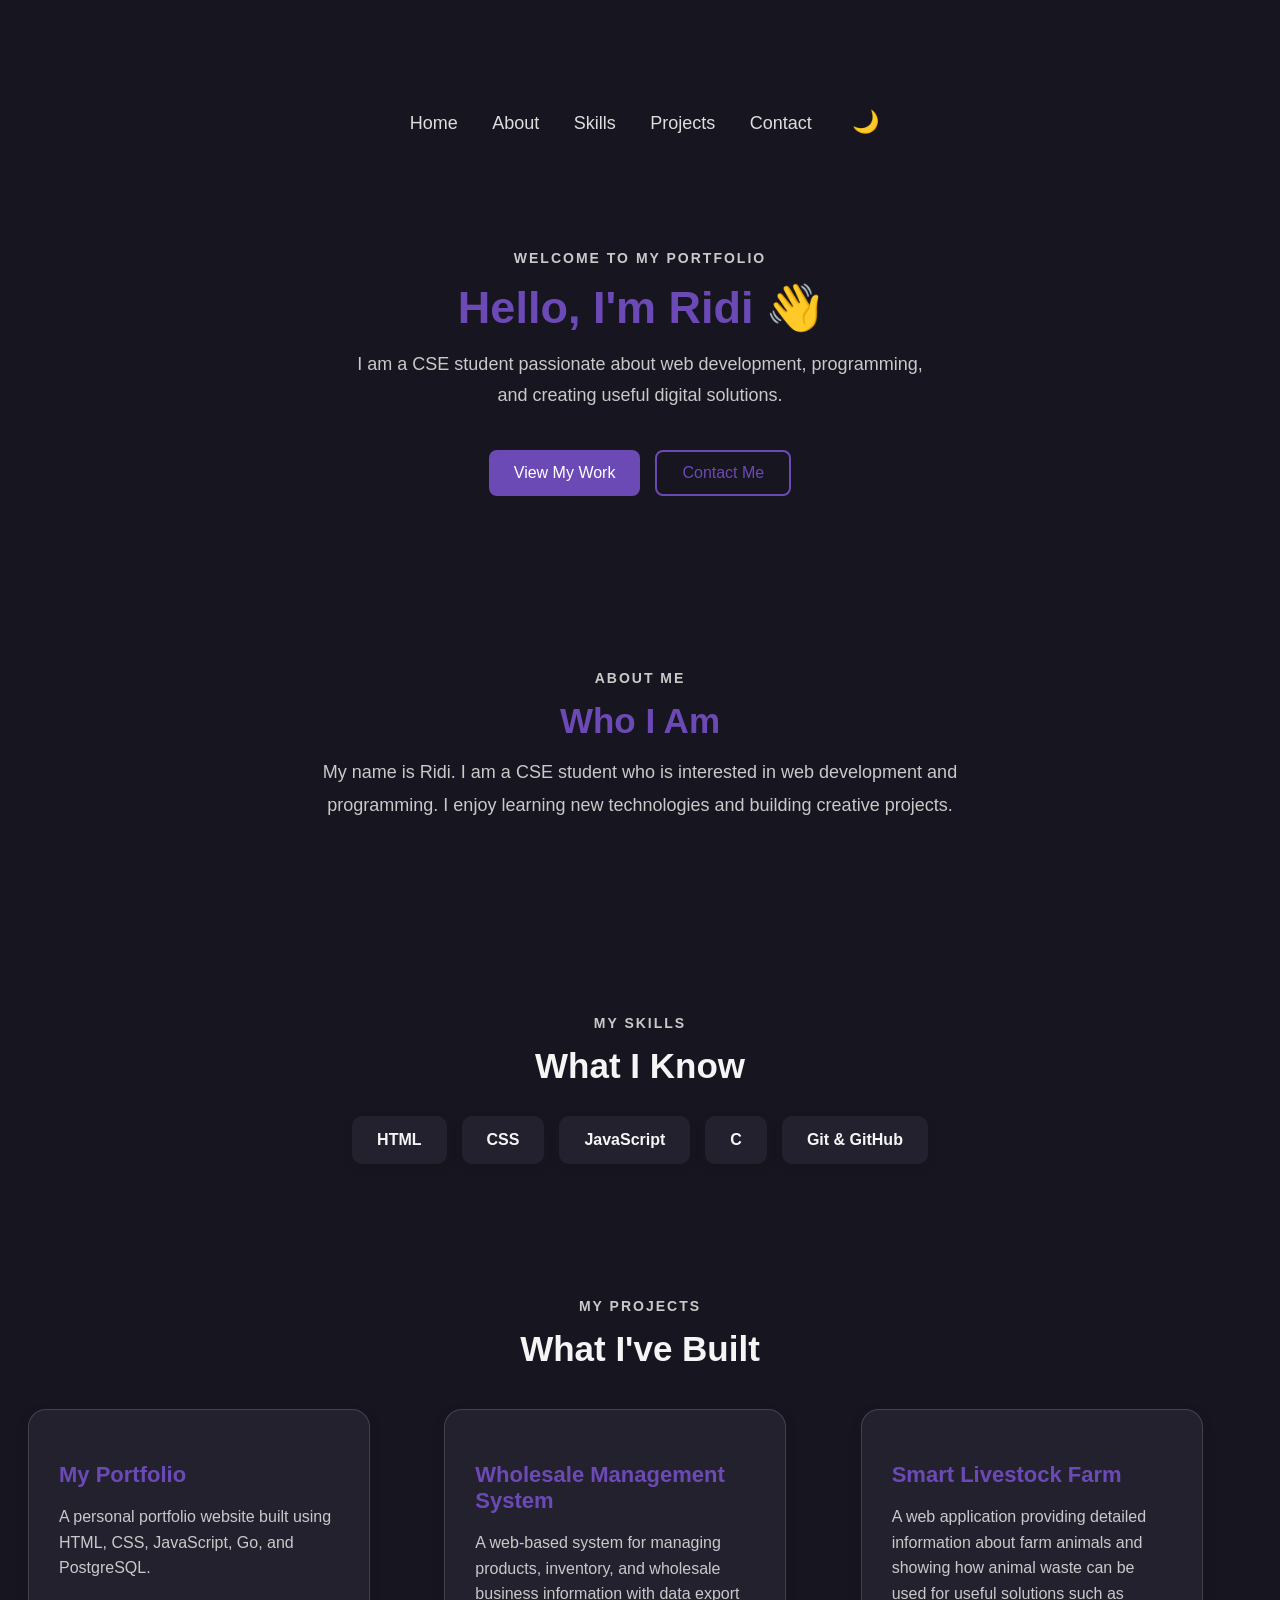
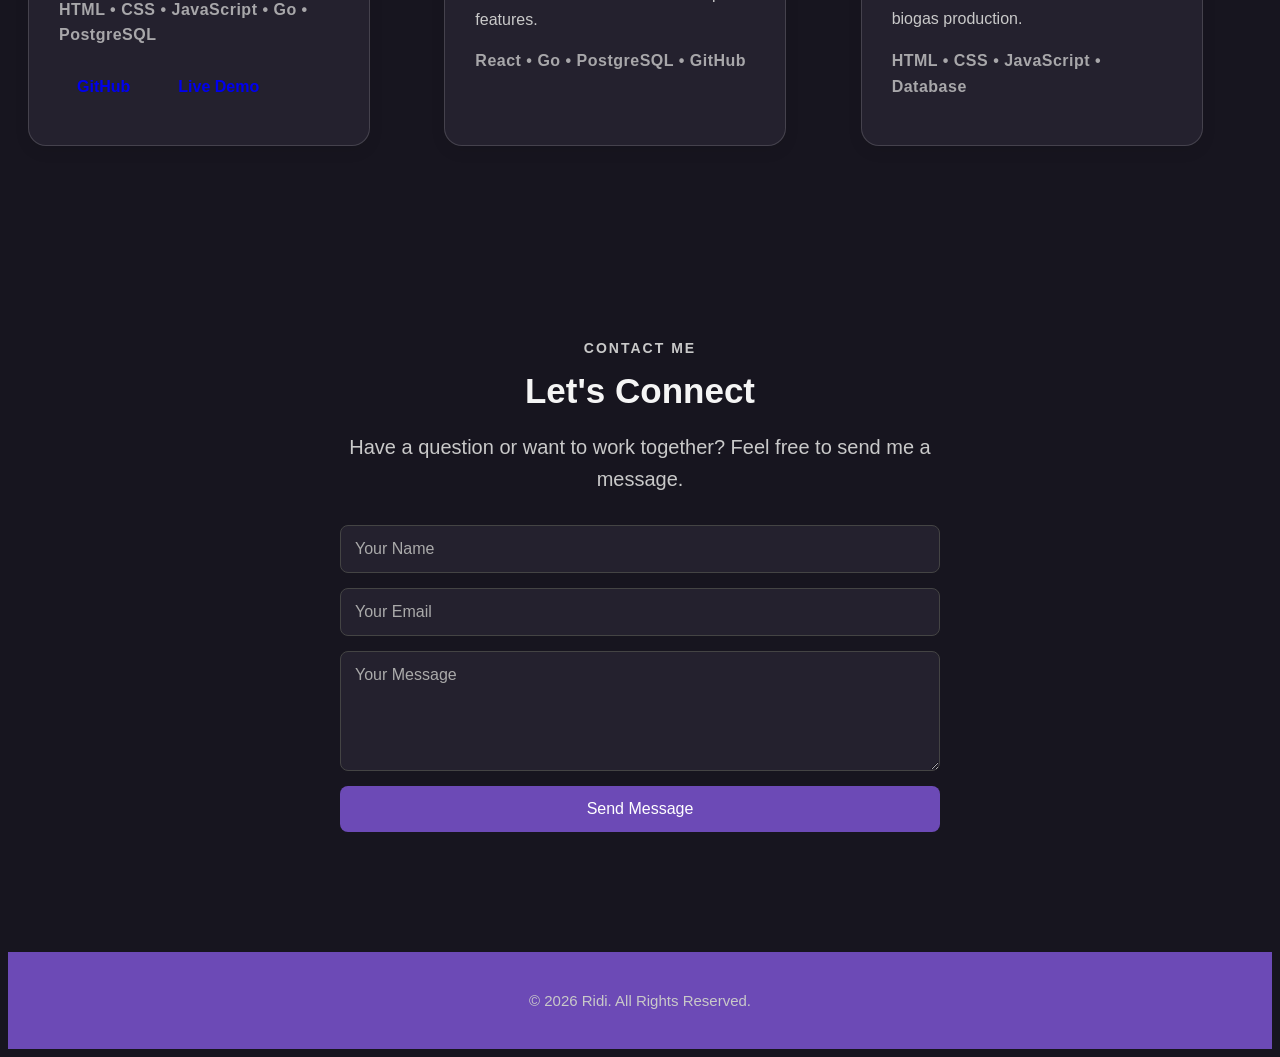
==== commit c3476590: "Remove code block formatting from index.html" ====
--- a/index.html
+++ b/index.html
@@ -1,4 +1,4 @@
-```html
+
 <!DOCTYPE html>
 <html>
 
@@ -221,4 +221,4 @@
 
 </body>
 </html>
-```
+
